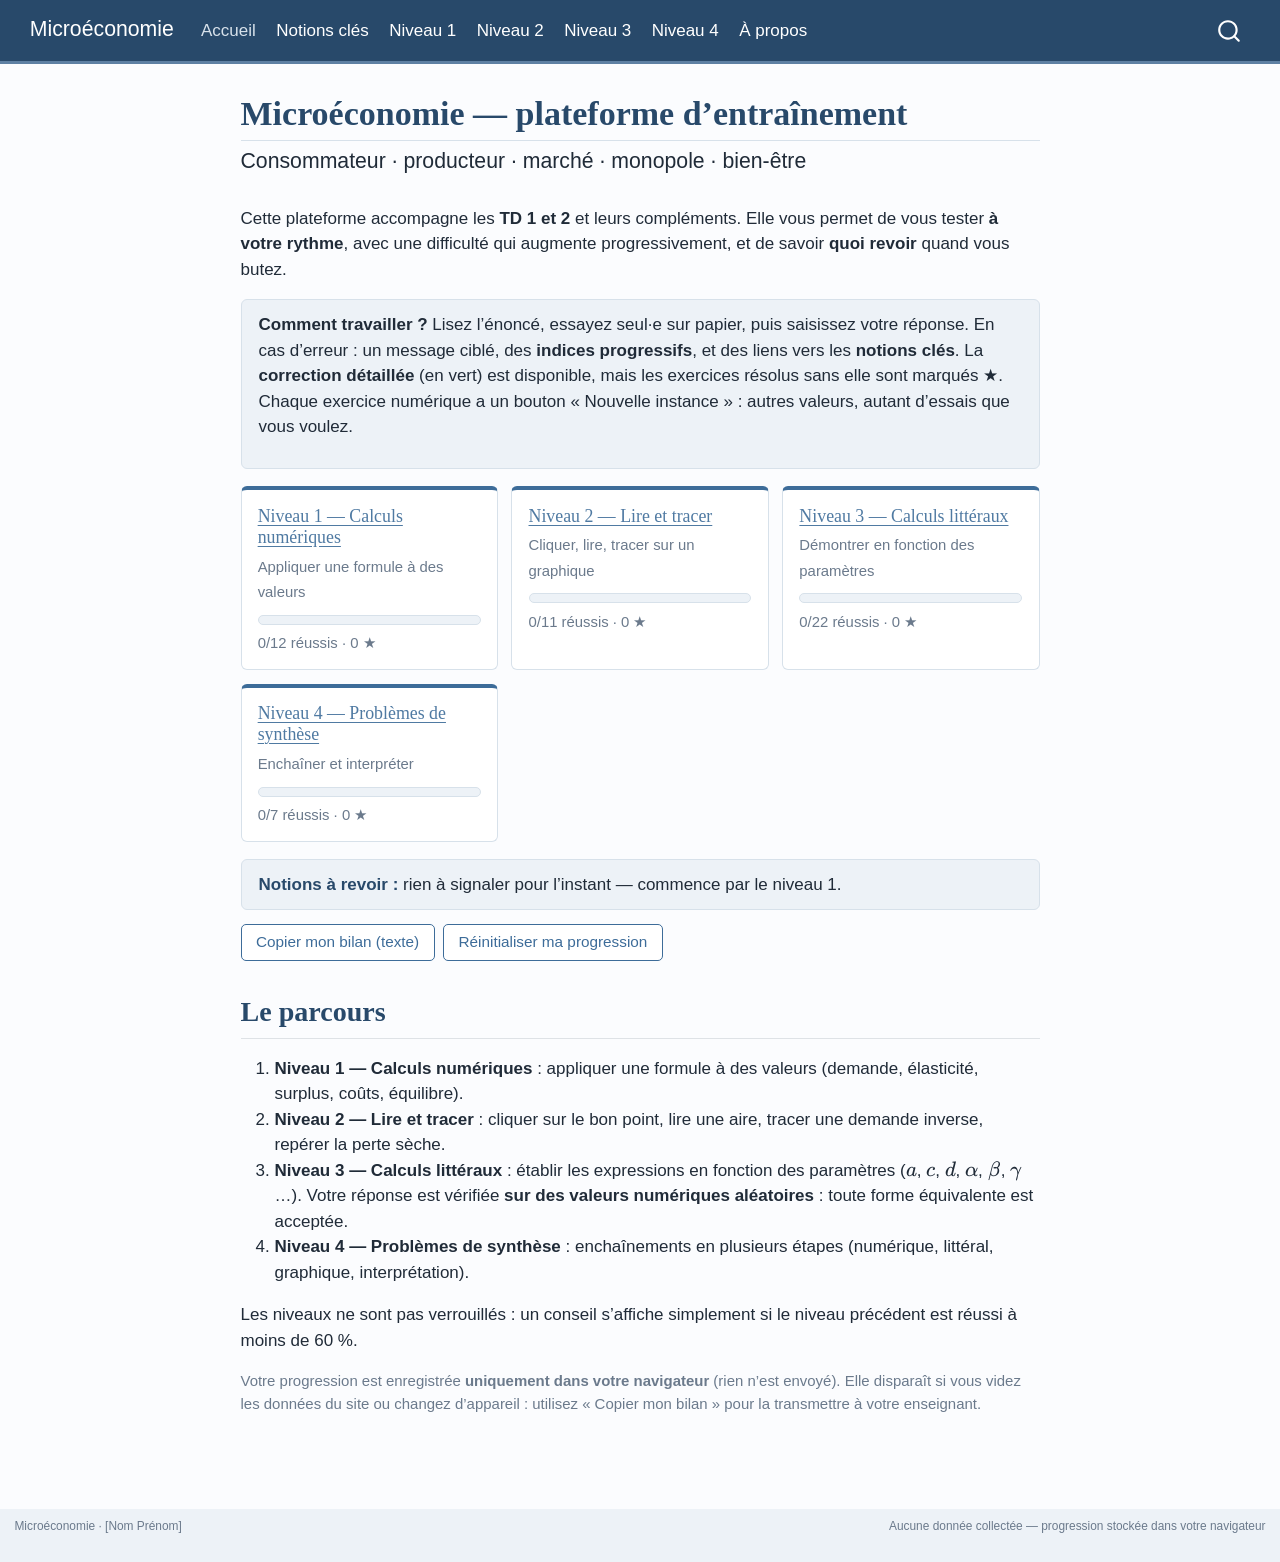
==== docs/index.html @ 0ec4f23d "Add files via upload" ====
<!DOCTYPE html>
<html xmlns="http://www.w3.org/1999/xhtml" lang="fr" xml:lang="fr"><head>

<meta charset="utf-8">
<meta name="generator" content="quarto-1.9.38">

<meta name="viewport" content="width=device-width, initial-scale=1.0, user-scalable=yes">


<title>Microéconomie — plateforme d’entraînement – Microéconomie</title>
<style>
/* Default styles provided by pandoc.
** See https://pandoc.org/MANUAL.html#variables-for-html for config info.
*/
code{white-space: pre-wrap;}
span.smallcaps{font-variant: small-caps;}
div.columns{display: flex; gap: min(4vw, 1.5em);}
div.column{flex: auto; overflow-x: auto;}
div.hanging-indent{margin-left: 1.5em; text-indent: -1.5em;}
ul.task-list{list-style: none;}
ul.task-list li input[type="checkbox"] {
  width: 0.8em;
  margin: 0 0.8em 0.2em -1em; /* quarto-specific, see https://github.com/quarto-dev/quarto-cli/issues/4556 */ 
  vertical-align: middle;
}
</style>


<script src="site_libs/quarto-nav/quarto-nav.js"></script>
<script src="site_libs/quarto-nav/headroom.min.js"></script>
<script src="site_libs/clipboard/clipboard.min.js"></script>
<script src="site_libs/quarto-search/autocomplete.umd.js"></script>
<script src="site_libs/quarto-search/fuse.min.js"></script>
<script src="site_libs/quarto-search/quarto-search.js"></script>
<meta name="quarto:offset" content="./">
<script src="site_libs/quarto-html/quarto.js" type="module"></script>
<script src="site_libs/quarto-html/tabsets/tabsets.js" type="module"></script>
<script src="site_libs/quarto-html/popper.min.js"></script>
<script src="site_libs/quarto-html/tippy.umd.min.js"></script>
<script src="site_libs/quarto-html/anchor.min.js"></script>
<link href="site_libs/quarto-html/tippy.css" rel="stylesheet">
<link href="site_libs/quarto-html/quarto-syntax-highlighting-15634bcf2e68342d4ad2dfa704d543f6.css" rel="stylesheet" id="quarto-text-highlighting-styles">
<script src="site_libs/bootstrap/bootstrap.min.js"></script>
<link href="site_libs/bootstrap/bootstrap-icons.css" rel="stylesheet">
<link href="site_libs/bootstrap/bootstrap-a331d33c6b200ce7b95aff8e37c7d122.min.css" rel="stylesheet" append-hash="true" id="quarto-bootstrap" data-mode="light">
<script id="quarto-search-options" type="application/json">{
  "location": "navbar",
  "copy-button": false,
  "collapse-after": 3,
  "panel-placement": "end",
  "type": "overlay",
  "limit": 50,
  "keyboard-shortcut": [
    "f",
    "/",
    "s"
  ],
  "show-item-context": false,
  "language": {
    "search-no-results-text": "Pas de résultats",
    "search-matching-documents-text": "documents trouvés",
    "search-copy-link-title": "Copier le lien vers la recherche",
    "search-hide-matches-text": "Cacher les correspondances additionnelles",
    "search-more-match-text": "correspondance de plus dans ce document",
    "search-more-matches-text": "correspondances de plus dans ce document",
    "search-clear-button-title": "Effacer",
    "search-text-placeholder": "",
    "search-detached-cancel-button-title": "Annuler",
    "search-submit-button-title": "Envoyer",
    "search-label": "Recherche"
  }
}</script>

  <script defer="" src="assets/katex/katex.min.js"></script>
  <script>document.addEventListener("DOMContentLoaded", function () {
 var mathElements = document.getElementsByClassName("math");
 var macros = [];
 for (var i = 0; i < mathElements.length; i++) {
  var texText = mathElements[i].firstChild;
  if (mathElements[i].tagName == "SPAN") {
   katex.render(texText.data, mathElements[i], {
    displayMode: mathElements[i].classList.contains('display'),
    throwOnError: false,
    macros: macros,
    fleqn: false
   });
}}});
  </script>
  <link rel="stylesheet" href="assets/katex/katex.min.css">

<script type="text/javascript">
const typesetMath = (el) => {
  if (window.MathJax) {
    // MathJax Typeset
    window.MathJax.typeset([el]);
  } else if (window.katex) {
    // KaTeX Render
    var mathElements = el.getElementsByClassName("math");
    var macros = [];
    for (var i = 0; i < mathElements.length; i++) {
      var texText = mathElements[i].firstChild;
      if (mathElements[i].tagName == "SPAN" && texText && texText.data) {
        window.katex.render(texText.data, mathElements[i], {
          displayMode: mathElements[i].classList.contains('display'),
          throwOnError: false,
          macros: macros,
          fleqn: false
        });
      }
    }
  }
}
window.Quarto = {
  typesetMath
};
</script>

<link rel="stylesheet" href="assets/platform.css">
</head>

<body class="nav-fixed fullcontent quarto-light">

<div id="quarto-search-results"></div>
  <header id="quarto-header" class="headroom fixed-top">
    <nav class="navbar navbar-expand-lg " data-bs-theme="dark">
      <div class="navbar-container container-fluid">
      <div class="navbar-brand-container mx-auto">
    <a class="navbar-brand" href="./index.html">
    <span class="navbar-title">Microéconomie</span>
    </a>
  </div>
            <div id="quarto-search" class="" title="Recherche"></div>
          <button class="navbar-toggler" type="button" data-bs-toggle="collapse" data-bs-target="#navbarCollapse" aria-controls="navbarCollapse" role="menu" aria-expanded="false" aria-label="Basculer la navigation" onclick="if (window.quartoToggleHeadroom) { window.quartoToggleHeadroom(); }">
  <span class="navbar-toggler-icon"></span>
</button>
          <div class="collapse navbar-collapse" id="navbarCollapse">
            <ul class="navbar-nav navbar-nav-scroll me-auto">
  <li class="nav-item">
    <a class="nav-link active" href="./index.html" aria-current="page"> 
<span class="menu-text">Accueil</span></a>
  </li>  
  <li class="nav-item">
    <a class="nav-link" href="./cours.html"> 
<span class="menu-text">Notions clés</span></a>
  </li>  
  <li class="nav-item">
    <a class="nav-link" href="./niveau1.html"> 
<span class="menu-text">Niveau 1</span></a>
  </li>  
  <li class="nav-item">
    <a class="nav-link" href="./niveau2.html"> 
<span class="menu-text">Niveau 2</span></a>
  </li>  
  <li class="nav-item">
    <a class="nav-link" href="./niveau3.html"> 
<span class="menu-text">Niveau 3</span></a>
  </li>  
  <li class="nav-item">
    <a class="nav-link" href="./niveau4.html"> 
<span class="menu-text">Niveau 4</span></a>
  </li>  
  <li class="nav-item">
    <a class="nav-link" href="./a-propos.html"> 
<span class="menu-text">À propos</span></a>
  </li>  
</ul>
          </div> <!-- /navcollapse -->
            <div class="quarto-navbar-tools">
</div>
      </div> <!-- /container-fluid -->
    </nav>
</header>
<!-- content -->
<div id="quarto-content" class="quarto-container page-columns page-rows-contents page-layout-article page-navbar">
<!-- sidebar -->
<!-- margin-sidebar -->
    
<!-- main -->
<main class="content" id="quarto-document-content">

<header id="title-block-header" class="quarto-title-block default">
<div class="quarto-title">
<h1 class="title">Microéconomie — plateforme d’entraînement</h1>
<p class="subtitle lead">Consommateur · producteur · marché · monopole · bien-être</p>
</div>



<div class="quarto-title-meta">

    
  
    
  </div>
  


</header>


<div class="pv-wrap">
<p>Cette plateforme accompagne les <strong>TD 1 et 2</strong> et leurs compléments. Elle vous permet de vous tester <strong>à votre rythme</strong>, avec une difficulté qui augmente progressivement, et de savoir <strong>quoi revoir</strong> quand vous butez.</p>
<div class="pv-key">
<p><strong>Comment travailler ?</strong> Lisez l’énoncé, essayez seul·e sur papier, puis saisissez votre réponse. En cas d’erreur : un message ciblé, des <strong>indices progressifs</strong>, et des liens vers les <strong>notions clés</strong>. La <strong>correction détaillée</strong> (en vert) est disponible, mais les exercices résolus sans elle sont marqués ★. Chaque exercice numérique a un bouton « Nouvelle instance » : autres valeurs, autant d’essais que vous voulez.</p>
</div>
<div id="pv-dashboard">

</div>
<section id="le-parcours" class="level2">
<h2 class="anchored" data-anchor-id="le-parcours">Le parcours</h2>
<ol type="1">
<li><strong>Niveau 1 — Calculs numériques</strong> : appliquer une formule à des valeurs (demande, élasticité, surplus, coûts, équilibre).</li>
<li><strong>Niveau 2 — Lire et tracer</strong> : cliquer sur le bon point, lire une aire, tracer une demande inverse, repérer la perte sèche.</li>
<li><strong>Niveau 3 — Calculs littéraux</strong> : établir les expressions en fonction des paramètres (<span class="math inline">a</span>, <span class="math inline">c</span>, <span class="math inline">d</span>, <span class="math inline">\alpha</span>, <span class="math inline">\beta</span>, <span class="math inline">\gamma</span>…). Votre réponse est vérifiée <strong>sur des valeurs numériques aléatoires</strong> : toute forme équivalente est acceptée.</li>
<li><strong>Niveau 4 — Problèmes de synthèse</strong> : enchaînements en plusieurs étapes (numérique, littéral, graphique, interprétation).</li>
</ol>
<p>Les niveaux ne sont pas verrouillés : un conseil s’affiche simplement si le niveau précédent est réussi à moins de 60 %.</p>
<div class="pv-note">
<p>Votre progression est enregistrée <strong>uniquement dans votre navigateur</strong> (rien n’est envoyé). Elle disparaît si vous videz les données du site ou changez d’appareil : utilisez « Copier mon bilan » pour la transmettre à votre enseignant.</p>
</div>
</section>
</div>



</main> <!-- /main -->
<script src="assets/platform.js"></script>
<script src="assets/exercises.js"></script>
<script id="quarto-html-after-body" type="application/javascript">
  window.document.addEventListener("DOMContentLoaded", function (event) {
    const icon = "";
    const anchorJS = new window.AnchorJS();
    anchorJS.options = {
      placement: 'right',
      icon: icon
    };
    anchorJS.add('.anchored');
    const isCodeAnnotation = (el) => {
      for (const clz of el.classList) {
        if (clz.startsWith('code-annotation-')) {                     
          return true;
        }
      }
      return false;
    }
    const onCopySuccess = function(e) {
      // button target
      const button = e.trigger;
      // don't keep focus
      button.blur();
      // flash "checked"
      button.classList.add('code-copy-button-checked');
      var currentTitle = button.getAttribute("title");
      button.setAttribute("title", "Copié");
      let tooltip;
      if (window.bootstrap) {
        button.setAttribute("data-bs-toggle", "tooltip");
        button.setAttribute("data-bs-placement", "left");
        button.setAttribute("data-bs-title", "Copié");
        tooltip = new bootstrap.Tooltip(button, 
          { trigger: "manual", 
            customClass: "code-copy-button-tooltip",
            offset: [0, -8]});
        tooltip.show();    
      }
      setTimeout(function() {
        if (tooltip) {
          tooltip.hide();
          button.removeAttribute("data-bs-title");
          button.removeAttribute("data-bs-toggle");
          button.removeAttribute("data-bs-placement");
        }
        button.setAttribute("title", currentTitle);
        button.classList.remove('code-copy-button-checked');
      }, 1000);
      // clear code selection
      e.clearSelection();
    }
    const getTextToCopy = function(trigger) {
      const outerScaffold = trigger.parentElement.cloneNode(true);
      const codeEl = outerScaffold.querySelector('code');
      for (const childEl of codeEl.children) {
        if (isCodeAnnotation(childEl)) {
          childEl.remove();
        }
      }
      return codeEl.innerText;
    }
    const clipboard = new window.ClipboardJS('.code-copy-button:not([data-in-quarto-modal])', {
      text: getTextToCopy
    });
    clipboard.on('success', onCopySuccess);
    if (window.document.getElementById('quarto-embedded-source-code-modal')) {
      const clipboardModal = new window.ClipboardJS('.code-copy-button[data-in-quarto-modal]', {
        text: getTextToCopy,
        container: window.document.getElementById('quarto-embedded-source-code-modal')
      });
      clipboardModal.on('success', onCopySuccess);
    }
      var localhostRegex = new RegExp(/^(?:http|https):\/\/localhost\:?[0-9]*\//);
      var mailtoRegex = new RegExp(/^mailto:/);
        var filterRegex = new RegExp('/' + window.location.host + '/');
      var isInternal = (href) => {
          return filterRegex.test(href) || localhostRegex.test(href) || mailtoRegex.test(href);
      }
      // Inspect non-navigation links and adorn them if external
     var links = window.document.querySelectorAll('a[href]:not(.nav-link):not(.navbar-brand):not(.toc-action):not(.sidebar-link):not(.sidebar-item-toggle):not(.pagination-link):not(.no-external):not([aria-hidden]):not(.dropdown-item):not(.quarto-navigation-tool):not(.about-link)');
      for (var i=0; i<links.length; i++) {
        const link = links[i];
        if (!isInternal(link.href)) {
          // undo the damage that might have been done by quarto-nav.js in the case of
          // links that we want to consider external
          if (link.dataset.originalHref !== undefined) {
            link.href = link.dataset.originalHref;
          }
        }
      }
    function tippyHover(el, contentFn, onTriggerFn, onUntriggerFn) {
      const config = {
        allowHTML: true,
        maxWidth: 500,
        delay: 100,
        arrow: false,
        appendTo: function(el) {
            return el.parentElement;
        },
        interactive: true,
        interactiveBorder: 10,
        theme: 'quarto',
        placement: 'bottom-start',
      };
      if (contentFn) {
        config.content = contentFn;
      }
      if (onTriggerFn) {
        config.onTrigger = onTriggerFn;
      }
      if (onUntriggerFn) {
        config.onUntrigger = onUntriggerFn;
      }
      window.tippy(el, config); 
    }
    const noterefs = window.document.querySelectorAll('a[role="doc-noteref"]');
    for (var i=0; i<noterefs.length; i++) {
      const ref = noterefs[i];
      tippyHover(ref, function() {
        // use id or data attribute instead here
        let href = ref.getAttribute('data-footnote-href') || ref.getAttribute('href');
        try { href = new URL(href).hash; } catch {}
        const id = href.replace(/^#\/?/, "");
        const note = window.document.getElementById(id);
        if (note) {
          return note.innerHTML;
        } else {
          return "";
        }
      });
    }
    const xrefs = window.document.querySelectorAll('a.quarto-xref');
    const processXRef = (id, note) => {
      // Strip column container classes
      const stripColumnClz = (el) => {
        el.classList.remove("page-full", "page-columns");
        if (el.children) {
          for (const child of el.children) {
            stripColumnClz(child);
          }
        }
      }
      stripColumnClz(note)
      if (id === null || id.startsWith('sec-')) {
        // Special case sections, only their first couple elements
        const container = document.createElement("div");
        if (note.children && note.children.length > 2) {
          container.appendChild(note.children[0].cloneNode(true));
          for (let i = 1; i < note.children.length; i++) {
            const child = note.children[i];
            if (child.tagName === "P" && child.innerText === "") {
              continue;
            } else {
              container.appendChild(child.cloneNode(true));
              break;
            }
          }
          if (window.Quarto?.typesetMath) {
            window.Quarto.typesetMath(container);
          }
          return container.innerHTML
        } else {
          if (window.Quarto?.typesetMath) {
            window.Quarto.typesetMath(note);
          }
          return note.innerHTML;
        }
      } else {
        // Remove any anchor links if they are present
        const anchorLink = note.querySelector('a.anchorjs-link');
        if (anchorLink) {
          anchorLink.remove();
        }
        if (window.Quarto?.typesetMath) {
          window.Quarto.typesetMath(note);
        }
        if (note.classList.contains("callout")) {
          return note.outerHTML;
        } else {
          return note.innerHTML;
        }
      }
    }
    for (var i=0; i<xrefs.length; i++) {
      const xref = xrefs[i];
      tippyHover(xref, undefined, function(instance) {
        instance.disable();
        let url = xref.getAttribute('href');
        let hash = undefined; 
        if (url.startsWith('#')) {
          hash = url;
        } else {
          try { hash = new URL(url).hash; } catch {}
        }
        if (hash) {
          const id = hash.replace(/^#\/?/, "");
          const note = window.document.getElementById(id);
          if (note !== null) {
            try {
              const html = processXRef(id, note.cloneNode(true));
              instance.setContent(html);
            } finally {
              instance.enable();
              instance.show();
            }
          } else {
            // See if we can fetch this
            fetch(url.split('#')[0])
            .then(res => res.text())
            .then(html => {
              const parser = new DOMParser();
              const htmlDoc = parser.parseFromString(html, "text/html");
              const note = htmlDoc.getElementById(id);
              if (note !== null) {
                const html = processXRef(id, note);
                instance.setContent(html);
              } 
            }).finally(() => {
              instance.enable();
              instance.show();
            });
          }
        } else {
          // See if we can fetch a full url (with no hash to target)
          // This is a special case and we should probably do some content thinning / targeting
          fetch(url)
          .then(res => res.text())
          .then(html => {
            const parser = new DOMParser();
            const htmlDoc = parser.parseFromString(html, "text/html");
            const note = htmlDoc.querySelector('main.content');
            if (note !== null) {
              // This should only happen for chapter cross references
              // (since there is no id in the URL)
              // remove the first header
              if (note.children.length > 0 && note.children[0].tagName === "HEADER") {
                note.children[0].remove();
              }
              const html = processXRef(null, note);
              instance.setContent(html);
            } 
          }).finally(() => {
            instance.enable();
            instance.show();
          });
        }
      }, function(instance) {
      });
    }
        let selectedAnnoteEl;
        const selectorForAnnotation = ( cell, annotation) => {
          let cellAttr = 'data-code-cell="' + cell + '"';
          let lineAttr = 'data-code-annotation="' +  annotation + '"';
          const selector = 'span[' + cellAttr + '][' + lineAttr + ']';
          return selector;
        }
        const selectCodeLines = (annoteEl) => {
          const doc = window.document;
          const targetCell = annoteEl.getAttribute("data-target-cell");
          const targetAnnotation = annoteEl.getAttribute("data-target-annotation");
          const annoteSpan = window.document.querySelector(selectorForAnnotation(targetCell, targetAnnotation));
          const lines = annoteSpan.getAttribute("data-code-lines").split(",");
          const lineIds = lines.map((line) => {
            return targetCell + "-" + line;
          })
          let top = null;
          let height = null;
          let parent = null;
          if (lineIds.length > 0) {
              //compute the position of the single el (top and bottom and make a div)
              const el = window.document.getElementById(lineIds[0]);
              top = el.offsetTop;
              height = el.offsetHeight;
              parent = el.parentElement.parentElement;
            if (lineIds.length > 1) {
              const lastEl = window.document.getElementById(lineIds[lineIds.length - 1]);
              const bottom = lastEl.offsetTop + lastEl.offsetHeight;
              height = bottom - top;
            }
            if (top !== null && height !== null && parent !== null) {
              // cook up a div (if necessary) and position it 
              let div = window.document.getElementById("code-annotation-line-highlight");
              if (div === null) {
                div = window.document.createElement("div");
                div.setAttribute("id", "code-annotation-line-highlight");
                div.style.position = 'absolute';
                parent.appendChild(div);
              }
              div.style.top = top - 2 + "px";
              div.style.height = height + 4 + "px";
              div.style.left = 0;
              let gutterDiv = window.document.getElementById("code-annotation-line-highlight-gutter");
              if (gutterDiv === null) {
                gutterDiv = window.document.createElement("div");
                gutterDiv.setAttribute("id", "code-annotation-line-highlight-gutter");
                gutterDiv.style.position = 'absolute';
                const codeCell = window.document.getElementById(targetCell);
                const gutter = codeCell.querySelector('.code-annotation-gutter');
                gutter.appendChild(gutterDiv);
              }
              gutterDiv.style.top = top - 2 + "px";
              gutterDiv.style.height = height + 4 + "px";
            }
            selectedAnnoteEl = annoteEl;
          }
        };
        const unselectCodeLines = () => {
          const elementsIds = ["code-annotation-line-highlight", "code-annotation-line-highlight-gutter"];
          elementsIds.forEach((elId) => {
            const div = window.document.getElementById(elId);
            if (div) {
              div.remove();
            }
          });
          selectedAnnoteEl = undefined;
        };
          // Handle positioning of the toggle
      window.addEventListener(
        "resize",
        throttle(() => {
          elRect = undefined;
          if (selectedAnnoteEl) {
            selectCodeLines(selectedAnnoteEl);
          }
        }, 10)
      );
      function throttle(fn, ms) {
      let throttle = false;
      let timer;
        return (...args) => {
          if(!throttle) { // first call gets through
              fn.apply(this, args);
              throttle = true;
          } else { // all the others get throttled
              if(timer) clearTimeout(timer); // cancel #2
              timer = setTimeout(() => {
                fn.apply(this, args);
                timer = throttle = false;
              }, ms);
          }
        };
      }
        // Attach click handler to the DT
        const annoteDls = window.document.querySelectorAll('dt[data-target-cell]');
        for (const annoteDlNode of annoteDls) {
          annoteDlNode.addEventListener('click', (event) => {
            const clickedEl = event.target;
            if (clickedEl !== selectedAnnoteEl) {
              unselectCodeLines();
              const activeEl = window.document.querySelector('dt[data-target-cell].code-annotation-active');
              if (activeEl) {
                activeEl.classList.remove('code-annotation-active');
              }
              selectCodeLines(clickedEl);
              clickedEl.classList.add('code-annotation-active');
            } else {
              // Unselect the line
              unselectCodeLines();
              clickedEl.classList.remove('code-annotation-active');
            }
          });
        }
    const findCites = (el) => {
      const parentEl = el.parentElement;
      if (parentEl) {
        const cites = parentEl.dataset.cites;
        if (cites) {
          return {
            el,
            cites: cites.split(' ')
          };
        } else {
          return findCites(el.parentElement)
        }
      } else {
        return undefined;
      }
    };
    var bibliorefs = window.document.querySelectorAll('a[role="doc-biblioref"]');
    for (var i=0; i<bibliorefs.length; i++) {
      const ref = bibliorefs[i];
      const citeInfo = findCites(ref);
      if (citeInfo) {
        tippyHover(citeInfo.el, function() {
          var popup = window.document.createElement('div');
          citeInfo.cites.forEach(function(cite) {
            var citeDiv = window.document.createElement('div');
            citeDiv.classList.add('hanging-indent');
            citeDiv.classList.add('csl-entry');
            var biblioDiv = window.document.getElementById('ref-' + cite);
            if (biblioDiv) {
              citeDiv.innerHTML = biblioDiv.innerHTML;
            }
            popup.appendChild(citeDiv);
          });
          return popup.innerHTML;
        });
      }
    }
  });
  </script>
</div> <!-- /content -->
<footer class="footer">
  <div class="nav-footer">
    <div class="nav-footer-left">
<p>Microéconomie · [Nom Prénom]</p>
</div>   
    <div class="nav-footer-center">
      &nbsp;
    </div>
    <div class="nav-footer-right">
<p>Aucune donnée collectée — progression stockée dans votre navigateur</p>
</div>
  </div>
</footer>




</body></html>
---- docs/site_libs/quarto-html/tippy.css ----
.tippy-box[data-animation=fade][data-state=hidden]{opacity:0}[data-tippy-root]{max-width:calc(100vw - 10px)}.tippy-box{position:relative;background-color:#333;color:#fff;border-radius:4px;font-size:14px;line-height:1.4;white-space:normal;outline:0;transition-property:transform,visibility,opacity}.tippy-box[data-placement^=top]>.tippy-arrow{bottom:0}.tippy-box[data-placement^=top]>.tippy-arrow:before{bottom:-7px;left:0;border-width:8px 8px 0;border-top-color:initial;transform-origin:center top}.tippy-box[data-placement^=bottom]>.tippy-arrow{top:0}.tippy-box[data-placement^=bottom]>.tippy-arrow:before{top:-7px;left:0;border-width:0 8px 8px;border-bottom-color:initial;transform-origin:center bottom}.tippy-box[data-placement^=left]>.tippy-arrow{right:0}.tippy-box[data-placement^=left]>.tippy-arrow:before{border-width:8px 0 8px 8px;border-left-color:initial;right:-7px;transform-origin:center left}.tippy-box[data-placement^=right]>.tippy-arrow{left:0}.tippy-box[data-placement^=right]>.tippy-arrow:before{left:-7px;border-width:8px 8px 8px 0;border-right-color:initial;transform-origin:center right}.tippy-box[data-inertia][data-state=visible]{transition-timing-function:cubic-bezier(.54,1.5,.38,1.11)}.tippy-arrow{width:16px;height:16px;color:#333}.tippy-arrow:before{content:"";position:absolute;border-color:transparent;border-style:solid}.tippy-content{position:relative;padding:5px 9px;z-index:1}
---- docs/site_libs/quarto-html/quarto-syntax-highlighting-15634bcf2e68342d4ad2dfa704d543f6.css ----
/* quarto syntax highlight colors */
:root {
  --quarto-hl-ot-color: #003B4F;
  --quarto-hl-at-color: #657422;
  --quarto-hl-ss-color: #20794D;
  --quarto-hl-an-color: #5E5E5E;
  --quarto-hl-fu-color: #4758AB;
  --quarto-hl-st-color: #20794D;
  --quarto-hl-cf-color: #003B4F;
  --quarto-hl-op-color: #5E5E5E;
  --quarto-hl-er-color: #AD0000;
  --quarto-hl-bn-color: #AD0000;
  --quarto-hl-al-color: #AD0000;
  --quarto-hl-va-color: #111111;
  --quarto-hl-bu-color: inherit;
  --quarto-hl-ex-color: inherit;
  --quarto-hl-pp-color: #AD0000;
  --quarto-hl-in-color: #5E5E5E;
  --quarto-hl-vs-color: #20794D;
  --quarto-hl-wa-color: #5E5E5E;
  --quarto-hl-do-color: #5E5E5E;
  --quarto-hl-im-color: #00769E;
  --quarto-hl-ch-color: #20794D;
  --quarto-hl-dt-color: #AD0000;
  --quarto-hl-fl-color: #AD0000;
  --quarto-hl-co-color: #5E5E5E;
  --quarto-hl-cv-color: #5E5E5E;
  --quarto-hl-cn-color: #8f5902;
  --quarto-hl-sc-color: #5E5E5E;
  --quarto-hl-dv-color: #AD0000;
  --quarto-hl-kw-color: #003B4F;
}

/* other quarto variables */
:root {
  --quarto-font-monospace: SFMono-Regular, Menlo, Monaco, Consolas, "Liberation Mono", "Courier New", monospace;
}

/* syntax highlight based on Pandoc's rules */
pre > code.sourceCode > span {
  color: #003B4F;
}

code.sourceCode > span {
  color: #003B4F;
}

div.sourceCode,
div.sourceCode pre.sourceCode {
  color: #003B4F;
}

/* Normal */
code span {
  color: #003B4F;
}

/* Alert */
code span.al {
  color: #AD0000;
  font-style: inherit;
}

/* Annotation */
code span.an {
  color: #5E5E5E;
  font-style: inherit;
}

/* Attribute */
code span.at {
  color: #657422;
  font-style: inherit;
}

/* BaseN */
code span.bn {
  color: #AD0000;
  font-style: inherit;
}

/* BuiltIn */
code span.bu {
  font-style: inherit;
}

/* ControlFlow */
code span.cf {
  color: #003B4F;
  font-weight: bold;
  font-style: inherit;
}

/* Char */
code span.ch {
  color: #20794D;
  font-style: inherit;
}

/* Constant */
code span.cn {
  color: #8f5902;
  font-style: inherit;
}

/* Comment */
code span.co {
  color: #5E5E5E;
  font-style: inherit;
}

/* CommentVar */
code span.cv {
  color: #5E5E5E;
  font-style: italic;
}

/* Documentation */
code span.do {
  color: #5E5E5E;
  font-style: italic;
}

/* DataType */
code span.dt {
  color: #AD0000;
  font-style: inherit;
}

/* DecVal */
code span.dv {
  color: #AD0000;
  font-style: inherit;
}

/* Error */
code span.er {
  color: #AD0000;
  font-style: inherit;
}

/* Extension */
code span.ex {
  font-style: inherit;
}

/* Float */
code span.fl {
  color: #AD0000;
  font-style: inherit;
}

/* Function */
code span.fu {
  color: #4758AB;
  font-style: inherit;
}

/* Import */
code span.im {
  color: #00769E;
  font-style: inherit;
}

/* Information */
code span.in {
  color: #5E5E5E;
  font-style: inherit;
}

/* Keyword */
code span.kw {
  color: #003B4F;
  font-weight: bold;
  font-style: inherit;
}

/* Operator */
code span.op {
  color: #5E5E5E;
  font-style: inherit;
}

/* Other */
code span.ot {
  color: #003B4F;
  font-style: inherit;
}

/* Preprocessor */
code span.pp {
  color: #AD0000;
  font-style: inherit;
}

/* SpecialChar */
code span.sc {
  color: #5E5E5E;
  font-style: inherit;
}

/* SpecialString */
code span.ss {
  color: #20794D;
  font-style: inherit;
}

/* String */
code span.st {
  color: #20794D;
  font-style: inherit;
}

/* Variable */
code span.va {
  color: #111111;
  font-style: inherit;
}

/* VerbatimString */
code span.vs {
  color: #20794D;
  font-style: inherit;
}

/* Warning */
code span.wa {
  color: #5E5E5E;
  font-style: italic;
}

.prevent-inlining {
  content: "</";
}

/*# sourceMappingURL=f23921c56f73e400b49028c9186a1aa0.css.map */
---- docs/assets/platform.css ----
:root{
  --pv-blue:#3D6C99; --pv-deep:#28496A; --pv-slate:#5E80A3; --pv-muted:#6B7A8C;
  --pv-pale:#EDF2F7; --pv-line:#D7E1EA; --pv-bg:#FBFCFE; --pv-calc:#2E6B3C; --pv-amber:#9C5518; --pv-bad:#A23B3B;
}
.pv-wrap{max-width:900px;margin:0 auto}
.pv-lead{color:var(--pv-muted);font-size:1.05rem}
.pv-card{background:#fff;border:1px solid var(--pv-line);border-left:4px solid var(--pv-blue);border-radius:6px;padding:1rem 1.15rem;margin:1.1rem 0;box-shadow:0 1px 2px rgba(40,73,106,.06)}
.pv-card.solved{border-left-color:var(--pv-calc)}
.pv-card.failed{border-left-color:var(--pv-amber)}
.pv-head{display:flex;flex-wrap:wrap;gap:.45rem;align-items:center;margin-bottom:.55rem}
.pv-badge{font-size:.72rem;letter-spacing:.04em;text-transform:uppercase;background:var(--pv-pale);color:var(--pv-deep);border:1px solid var(--pv-line);border-radius:999px;padding:.1rem .6rem}
.pv-badge.kind{background:var(--pv-deep);color:#fff;border-color:var(--pv-deep)}
.pv-title{font-family:Georgia,serif;font-weight:700;color:var(--pv-deep);font-size:1.05rem}
.pv-state{margin-left:auto;font-size:.8rem;color:var(--pv-muted)}
.pv-stmt{margin:.4rem 0 .7rem}
.pv-row{display:flex;flex-wrap:wrap;gap:.5rem;align-items:center;margin:.5rem 0}
.pv-input{font-size:1rem;padding:.4rem .6rem;border:1px solid var(--pv-slate);border-radius:5px;min-width:15rem;font-family:ui-monospace,Menlo,Consolas,monospace;background:#fff}
.pv-input:focus{outline:2px solid #9DB8D4}
.pv-btn{font-size:.9rem;border:1px solid var(--pv-blue);background:var(--pv-blue);color:#fff;border-radius:5px;padding:.38rem .85rem;cursor:pointer}
.pv-btn:hover{background:var(--pv-deep)}
.pv-btn.ghost{background:#fff;color:var(--pv-blue)}
.pv-btn.ghost:hover{background:var(--pv-pale)}
.pv-btn[disabled]{opacity:.5;cursor:default}
.pv-fb{margin:.5rem 0;padding:.55rem .8rem;border-radius:5px;font-size:.95rem}
.pv-fb.ok{background:#E8F3EA;border:1px solid #B5D6BC;color:#1F4F2B}
.pv-fb.ko{background:#FBF0E6;border:1px solid #E8C9A6;color:#6B3A10}
.pv-fb.info{background:var(--pv-pale);border:1px solid var(--pv-line);color:var(--pv-deep)}
.pv-hint{background:var(--pv-pale);border-left:3px solid var(--pv-slate);padding:.4rem .7rem;margin:.4rem 0;font-size:.93rem}
.pv-review{font-size:.9rem;margin:.4rem 0}
.pv-review a{background:#fff;border:1px solid var(--pv-slate);border-radius:999px;padding:.08rem .6rem;margin-right:.3rem;text-decoration:none;white-space:nowrap}
.pv-sol{border-left:3px solid var(--pv-calc);background:#F4FAF5;padding:.5rem .85rem;margin:.6rem 0;color:var(--pv-calc);font-size:.93rem}
.pv-sol ol{margin:.2rem 0 .2rem 1.1rem;padding:0}
.pv-sol li{margin:.25rem 0}
.pv-canvas{display:block;max-width:100%;border:1px solid var(--pv-line);border-radius:5px;background:#fff;cursor:crosshair;margin:.4rem 0}
.pv-canvas.nocursor{cursor:default}
.pv-choices label{display:block;border:1px solid var(--pv-line);border-radius:5px;padding:.4rem .7rem;margin:.3rem 0;cursor:pointer;background:#fff}
.pv-choices label:hover{background:var(--pv-pale)}
.pv-gchoices{display:grid;grid-template-columns:repeat(auto-fit,minmax(230px,1fr));gap:.6rem}
.pv-gchoices label{border:1px solid var(--pv-line);border-radius:5px;padding:.3rem;background:#fff;cursor:pointer;display:block;text-align:center}
.pv-gchoices canvas{max-width:100%}
.pv-slider{display:flex;gap:.6rem;align-items:center;margin:.25rem 0}
.pv-slider input[type=range]{flex:1;max-width:22rem}
.pv-parts .pv-part{border-top:1px dashed var(--pv-line);padding-top:.7rem;margin-top:.7rem}
.pv-part.locked{opacity:.45;pointer-events:none}
.pv-bar{height:10px;background:var(--pv-pale);border:1px solid var(--pv-line);border-radius:999px;overflow:hidden}
.pv-bar>span{display:block;height:100%;background:linear-gradient(90deg,var(--pv-slate),var(--pv-blue))}
.pv-levels{display:grid;grid-template-columns:repeat(auto-fit,minmax(200px,1fr));gap:.8rem;margin:1rem 0}
.pv-level{background:#fff;border:1px solid var(--pv-line);border-top:4px solid var(--pv-blue);border-radius:6px;padding:.8rem .95rem}
.pv-level h3{margin:.1rem 0 .3rem;font-size:1.05rem}
.pv-level small{color:var(--pv-muted)}
.pv-toolbar{display:flex;flex-wrap:wrap;gap:.5rem;margin:.6rem 0}
.pv-sectionh{margin-top:1.8rem;border-bottom:1px solid var(--pv-line);padding-bottom:.2rem}
.pv-key{background:var(--pv-pale);border:1px solid var(--pv-line);border-radius:6px;padding:.7rem 1rem;margin:.8rem 0}
.pv-key strong.t{color:var(--pv-deep)}
.pv-pitfall{background:#FBF0E6;border:1px solid #E8C9A6;border-radius:6px;padding:.6rem 1rem;margin:.8rem 0;color:#6B3A10}
.pv-weak a{margin-right:.4rem}
.pv-note{font-size:.88rem;color:var(--pv-muted)}
.pv-kbd{font-family:ui-monospace,Menlo,Consolas,monospace;background:var(--pv-pale);border:1px solid var(--pv-line);border-radius:4px;padding:0 .3rem}
.pv-gate{background:#FFF8E6;border:1px solid #EBD79A;border-radius:6px;padding:.6rem .9rem;margin:.8rem 0;color:#6B5310}
@media (max-width:600px){.pv-input{min-width:0;width:100%}}

.navbar-nav .nav-link{white-space:nowrap}
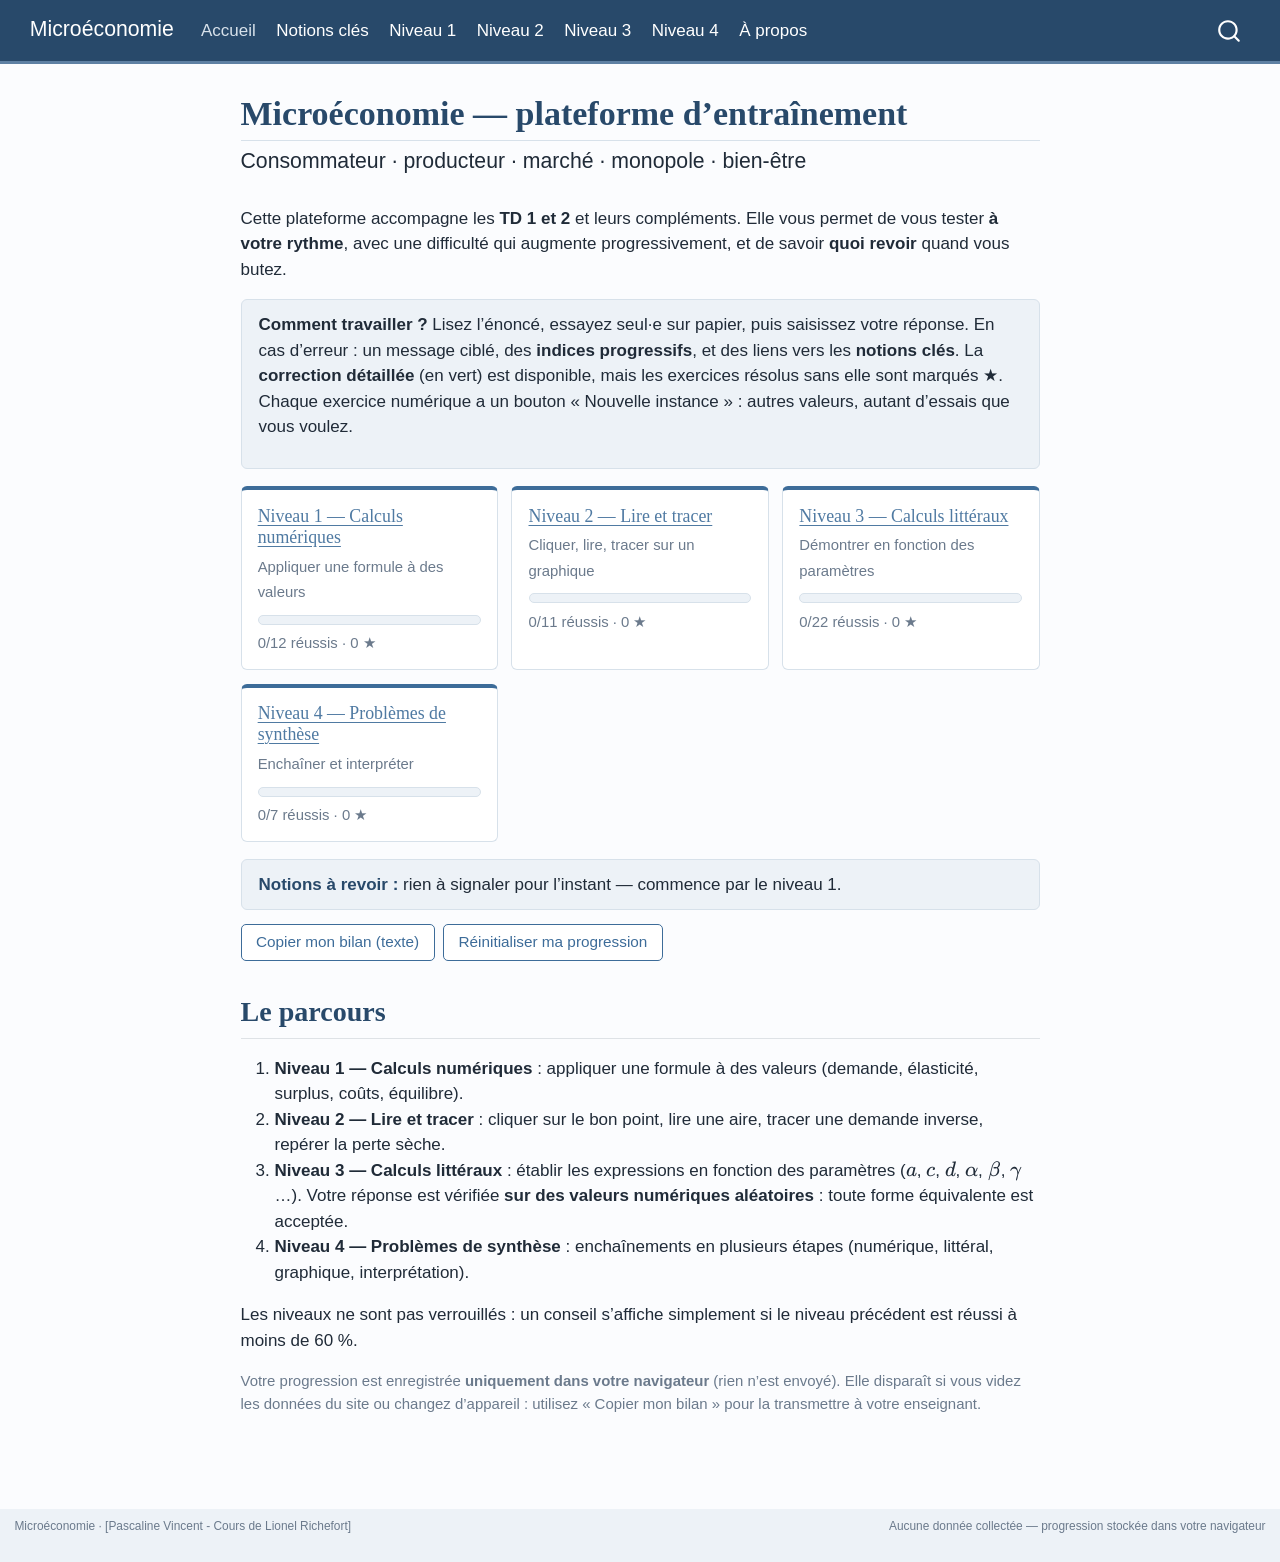
==== commit ef929438: "Add files via upload" ====
--- a/docs/index.html
+++ b/docs/index.html
@@ -630,7 +630,7 @@
 <footer class="footer">
   <div class="nav-footer">
     <div class="nav-footer-left">
-<p>Microéconomie · [Nom Prénom]</p>
+<p>Microéconomie · [Pascaline Vincent - Cours de Lionel Richefort]</p>
 </div>   
     <div class="nav-footer-center">
       &nbsp;
